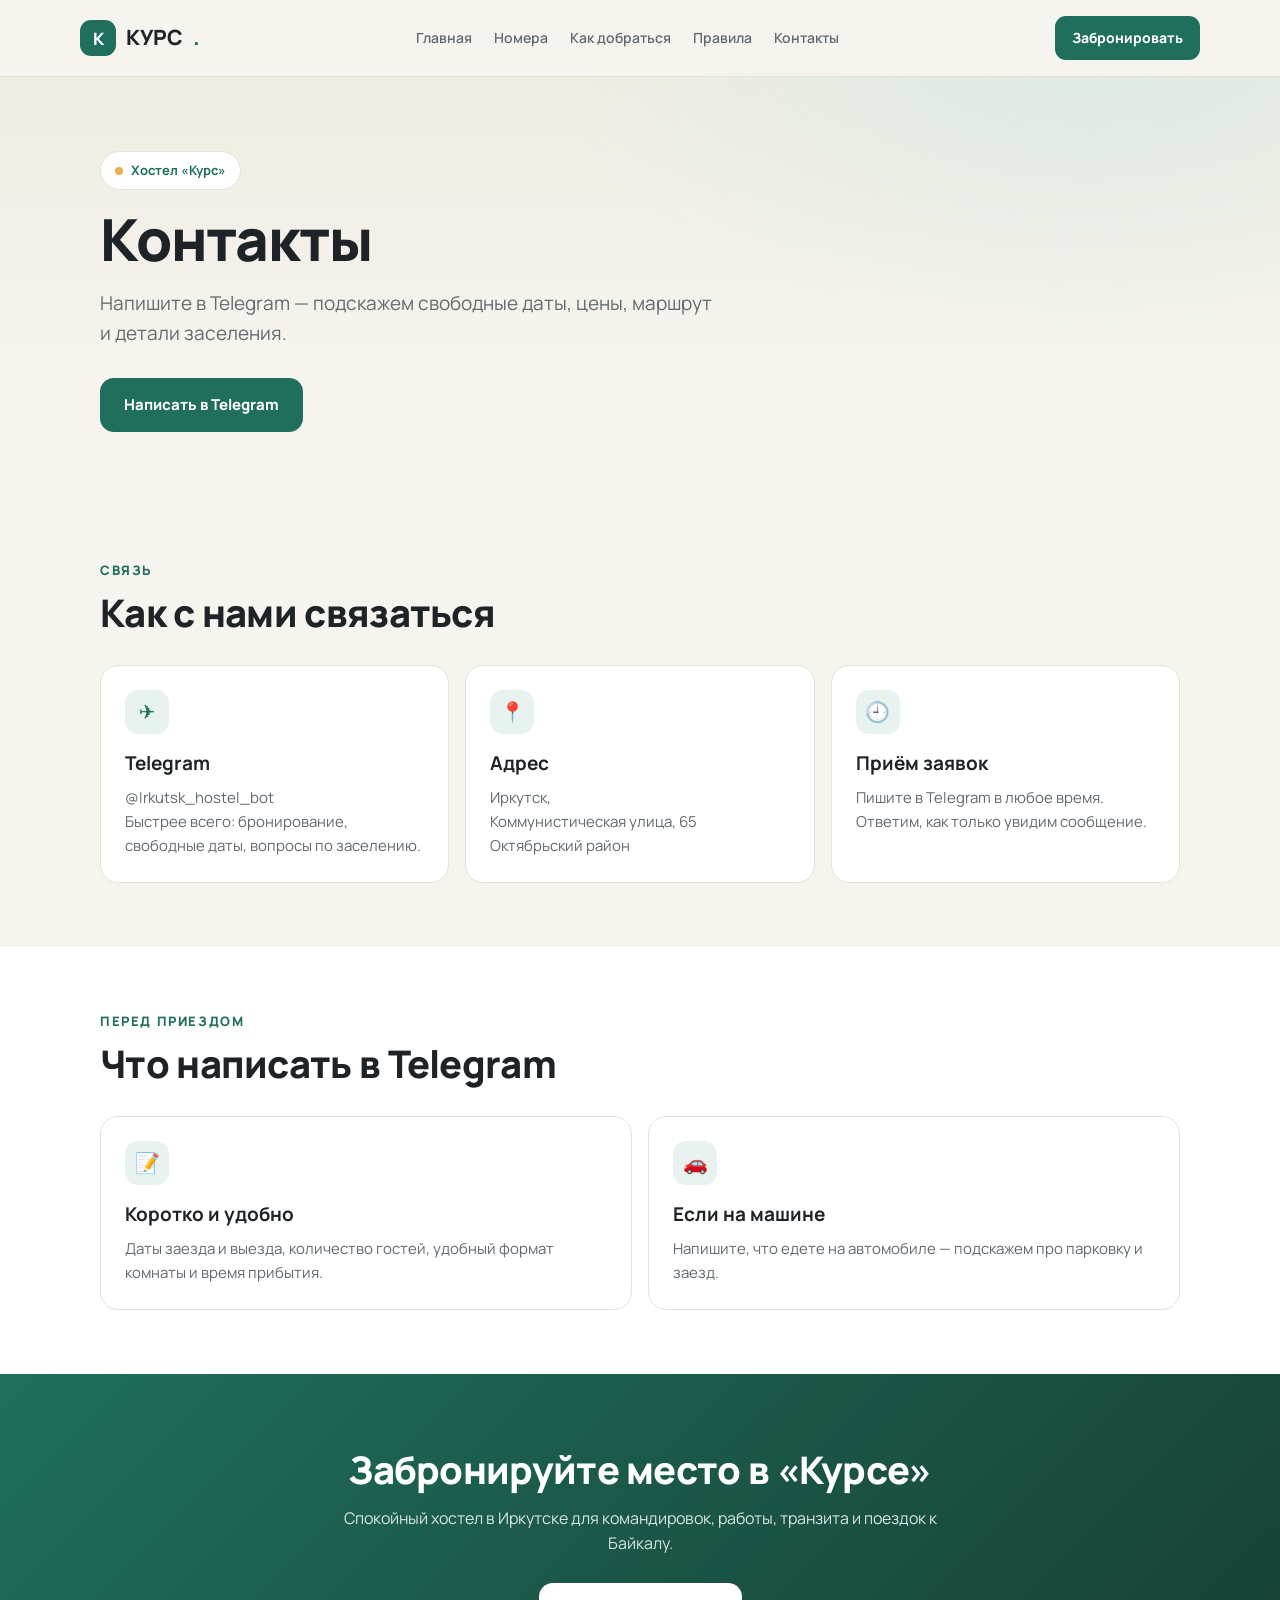
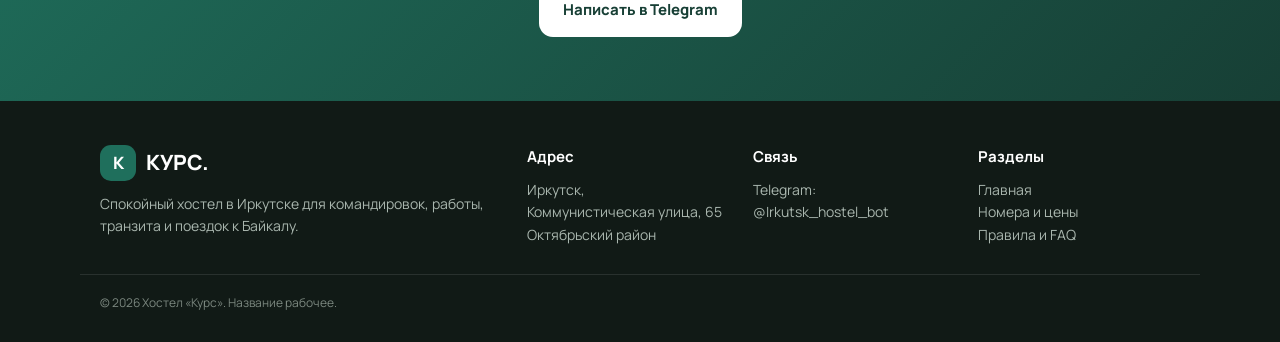
==== contacts.html @ c3d763d2 "Add contacts page for 'Курс' hostel This HTML file contains the contact information for the 'Курс' h" ====
<!doctype html>
<html lang="ru">
<head>
  <meta charset="utf-8">
  <meta name="viewport" content="width=device-width, initial-scale=1">
  <title>Контакты — хостел «Курс» Иркутск</title>
  <meta name="description" content="Контакты хостела «Курс» в Иркутске: Telegram, адрес Коммунистическая улица, 65, Октябрьский район.">
  <link rel="stylesheet" href="style.css">
</head>
<body>

<header>
  <div class="container nav">
    <div class="brand">
      <div class="brand-mark">К</div>
      КУРС<span>.</span>
    </div>
    <nav class="menu">
      <a href="index.html">Главная</a>
      <a href="rooms.html">Номера</a>
      <a href="directions.html">Как добраться</a>
      <a href="rules.html">Правила</a>
      <a href="contacts.html">Контакты</a>
    </nav>
    <a class="btn small" href="https://t.me/Irkutsk_hostel_bot">Забронировать</a>
  </div>
</header>

<main>

  <section class="hero">
    <div class="container">
      <div class="badge">
        <span class="dot"></span>
        Хостел «Курс»
      </div>

      <h1>Контакты</h1>

      <p class="lead">
        Напишите в Telegram — подскажем свободные даты, цены,
        маршрут и детали заселения.
      </p>

      <div class="hero-actions">
        <a class="btn" href="https://t.me/Irkutsk_hostel_bot">
          Написать в Telegram
        </a>
      </div>
    </div>
  </section>

  <section>
    <div class="container">
      <div class="section-head">
        <div class="kicker">Связь</div>
        <h2>Как с нами связаться</h2>
      </div>

      <div class="grid three">
        <div class="card">
          <div class="icon">✈️</div>
          <h3>Telegram</h3>
          <p>
            <a href="https://t.me/Irkutsk_hostel_bot">@Irkutsk_hostel_bot</a>
          </p>
          <p>
            Быстрее всего: бронирование, свободные даты,
            вопросы по заселению.
          </p>
        </div>

        <div class="card">
          <div class="icon">📍</div>
          <h3>Адрес</h3>
          <p>
            Иркутск,<br>
            Коммунистическая улица, 65<br>
            Октябрьский район
          </p>
        </div>

        <div class="card">
          <div class="icon">🕘</div>
          <h3>Приём заявок</h3>
          <p>
            Пишите в Telegram в любое время.
            Ответим, как только увидим сообщение.
          </p>
        </div>
      </div>
    </div>
  </section>

  <section style="background: #fff;">
    <div class="container">
      <div class="section-head">
        <div class="kicker">Перед приездом</div>
        <h2>Что написать в Telegram</h2>
      </div>

      <div class="grid two">
        <div class="card">
          <div class="icon">📝</div>
          <h3>Коротко и удобно</h3>
          <p>
            Даты заезда и выезда, количество гостей,
            удобный формат комнаты и время прибытия.
          </p>
        </div>

        <div class="card">
          <div class="icon">🚗</div>
          <h3>Если на машине</h3>
          <p>
            Напишите, что едете на автомобиле —
            подскажем про парковку и заезд.
          </p>
        </div>
      </div>
    </div>
  </section>

  <section class="cta">
    <div class="container">
      <h2>Забронируйте место в «Курсе»</h2>
      <p>
        Спокойный хостел в Иркутске для командировок, работы,
        транзита и поездок к Байкалу.
      </p>
      <a class="btn" href="https://t.me/Irkutsk_hostel_bot">Написать в Telegram</a>
    </div>
  </section>

</main>

<footer>
  <div class="container footer-grid">
    <div>
      <div class="brand" style="color: #fff; margin-bottom: 12px;">
        <div class="brand-mark">К</div>
        КУРС.
      </div>
      <p>
        Спокойный хостел в Иркутске для командировок, работы,
        транзита и поездок к Байкалу.
      </p>
    </div>

    <div>
      <h4>Адрес</h4>
      <p>
        Иркутск,<br>
        Коммунистическая улица, 65<br>
        Октябрьский район
      </p>
    </div>

    <div>
      <h4>Связь</h4>
      <p>
        <a href="https://t.me/Irkutsk_hostel_bot">Telegram: @Irkutsk_hostel_bot</a>
      </p>
    </div>

    <div>
      <h4>Разделы</h4>
      <p>
        <a href="index.html">Главная</a><br>
        <a href="rooms.html">Номера и цены</a><br>
        <a href="rules.html">Правила и FAQ</a>
      </p>
    </div>
  </div>

  <div class="container copyright">
    © 2026 Хостел «Курс». Название рабочее.
  </div>
</footer>

</body>
</html>
---- style.css ----
@import url('https://fonts.googleapis.com/css2?family=Manrope:wght@400;500;600;700;800&display=swap');

:root {
  --bg: #f6f4ef;
  --card: #ffffff;
  --ink: #1d2327;
  --muted: #616a70;
  --accent: #1f6f5c;
  --accent-2: #e8b04b;
  --line: #e6e1d7;
  --radius: 18px;
}

* {
  box-sizing: border-box;
  margin: 0;
  padding: 0;
}

html {
  scroll-behavior: smooth;
}

body {
  font-family: 'Manrope', system-ui, -apple-system, Segoe UI, Roboto, Arial, sans-serif;
  background: var(--bg);
  color: var(--ink);
  line-height: 1.6;
  -webkit-font-smoothing: antialiased;
}

a {
  color: inherit;
  text-decoration: none;
}

.container {
  width: min(1120px, 100%);
  margin: 0 auto;
  padding: 0 20px;
}

header {
  position: sticky;
  top: 0;
  z-index: 100;
  background: rgba(246, 244, 239, 0.92);
  backdrop-filter: blur(14px);
  border-bottom: 1px solid var(--line);
}

.nav {
  display: flex;
  align-items: center;
  justify-content: space-between;
  gap: 16px;
  padding: 16px 0;
}

.brand {
  display: flex;
  align-items: center;
  gap: 10px;
  font-weight: 800;
  font-size: 21px;
}

.brand-mark {
  width: 36px;
  height: 36px;
  border-radius: 11px;
  background: var(--accent);
  color: #fff;
  display: grid;
  place-items: center;
  font-size: 17px;
}

.brand span {
  color: var(--accent);
}

.menu {
  display: none;
  align-items: center;
  gap: 22px;
  font-weight: 600;
  font-size: 14px;
  color: var(--muted);
}

.btn {
  display: inline-flex;
  align-items: center;
  justify-content: center;
  background: var(--accent);
  color: #fff;
  border: 0;
  border-radius: 14px;
  padding: 15px 24px;
  font: inherit;
  font-weight: 750;
  font-size: 15px;
  cursor: pointer;
  transition: 0.2s;
}

.btn:hover {
  background: #185a4b;
}

.btn.ghost {
  background: transparent;
  color: var(--accent);
  border: 1.6px solid var(--accent);
}

.btn.small {
  padding: 11px 17px;
  font-size: 14px;
  border-radius: 11px;
}

.hero {
  padding: 74px 0 64px;
  background:
    radial-gradient(900px 500px at 85% -10%, #dcebe4 0%, transparent 60%),
    linear-gradient(180deg, #f0ece2 0%, var(--bg) 70%);
}

.hero-grid {
  display: grid;
  gap: 34px;
}

.badge {
  display: inline-flex;
  align-items: center;
  gap: 8px;
  background: #fff;
  border: 1px solid var(--line);
  border-radius: 100px;
  padding: 8px 14px;
  font-size: 13px;
  font-weight: 700;
  color: var(--accent);
}

.dot {
  width: 8px;
  height: 8px;
  border-radius: 50%;
  background: var(--accent-2);
}

h1 {
  font-size: clamp(34px, 8vw, 58px);
  line-height: 1.06;
  letter-spacing: -1.2px;
  font-weight: 850;
  margin: 18px 0;
}

h1 em {
  font-style: normal;
  color: var(--accent);
}

.hero p {
  font-size: clamp(16px, 4vw, 19px);
  color: var(--muted);
  max-width: 620px;
}

.hero-actions {
  display: flex;
  flex-direction: column;
  gap: 12px;
  margin-top: 30px;
}

.hero-facts {
  display: grid;
  grid-template-columns: repeat(2, 1fr);
  gap: 10px;
  margin-top: 32px;
}

.fact {
  background: #fff;
  border: 1px solid var(--line);
  border-radius: var(--radius);
  padding: 16px;
}

.fact b {
  display: block;
  font-size: 20px;
}

.fact span {
  font-size: 13px;
  color: var(--muted);
}

.hero-card {
  background: #fff;
  border: 1px solid var(--line);
  border-radius: 24px;
  padding: 22px;
  box-shadow: 0 24px 60px rgba(29, 35, 39, 0.09);
}

.hero-card h3 {
  font-size: 18px;
  margin-bottom: 8px;
}

.hero-card ul {
  list-style: none;
  display: grid;
  gap: 10px;
  margin-top: 14px;
}

.hero-card li {
  display: flex;
  gap: 10px;
  color: var(--muted);
  font-size: 14px;
}

.check {
  flex: 0 0 auto;
  width: 20px;
  height: 20px;
  border-radius: 50%;
  background: #e8f2ee;
  color: var(--accent);
  display: grid;
  place-items: center;
  font-size: 12px;
  font-weight: 800;
}

section {
  padding: 64px 0;
}

.section-head {
  max-width: 680px;
  margin-bottom: 30px;
}

.kicker {
  color: var(--accent);
  font-weight: 800;
  font-size: 13px;
  letter-spacing: 1.6px;
  text-transform: uppercase;
}

h2 {
  font-size: clamp(26px, 6vw, 38px);
  line-height: 1.15;
  letter-spacing: -0.7px;
  margin: 10px 0 14px;
  font-weight: 820;
}

.sub {
  color: var(--muted);
  font-size: 16px;
}

.grid {
  display: grid;
  gap: 16px;
}

.card {
  background: var(--card);
  border: 1px solid var(--line);
  border-radius: var(--radius);
  padding: 24px;
}

.icon {
  width: 44px;
  height: 44px;
  border-radius: 13px;
  background: #e8f2ee;
  color: var(--accent);
  display: grid;
  place-items: center;
  font-size: 20px;
  margin-bottom: 14px;
}

.card h3 {
  font-size: 19px;
  margin-bottom: 8px;
}

.card p {
  color: var(--muted);
  font-size: 15px;
}

.room {
  overflow: hidden;
  padding: 0;
}

.room-body {
  padding: 22px;
}

.room-top {
  display: flex;
  justify-content: space-between;
  gap: 10px;
}

.room h3 {
  margin-bottom: 6px;
}

.room ul {
  list-style: none;
  display: grid;
  gap: 7px;
  margin: 14px 0 18px;
  color: var(--muted);
  font-size: 14px;
}

.room li {
  display: flex;
  gap: 9px;
}

.price {
  font-size: 24px;
  font-weight: 850;
  color: var(--accent);
}

.price small {
  display: block;
  font-size: 12px;
  color: var(--muted);
  font-weight: 600;
}

.visual {
  height: 170px;
  background: linear-gradient(135deg, #e6efe9, #f4efe4);
  display: grid;
  place-items: center;
  color: #7c8b83;
  font-weight: 700;
  font-size: 13px;
  letter-spacing: 1px;
  text-transform: uppercase;
}

.dark {
  background: #17251f;
  color: #e9efe9;
}

.dark .kicker {
  color: #8fd0b9;
}

.dark h2 {
  color: #fff;
}

.dark .sub {
  color: #b9c7bf;
}

.dark .card {
  background: rgba(255, 255, 255, 0.06);
  border-color: rgba(255, 255, 255, 0.1);
}

.dark .card h3 {
  color: #fff;
}

.dark .card p {
  color: #c8d4cd;
}

.dark .icon {
  background: rgba(255, 255, 255, 0.1);
  color: #8fd0b9;
}

.faq {
  display: grid;
  gap: 10px;
}

.faq details {
  background: #fff;
  border: 1px solid var(--line);
  border-radius: 14px;
  padding: 18px;
}

.faq summary {
  font-weight: 750;
  cursor: pointer;
  list-style: none;
  display: flex;
  justify-content: space-between;
}

.faq summary::after {
  content: '+';
  color: var(--accent);
  font-weight: 800;
}

.faq details[open] summary::after {
  content: '–';
}

.faq p {
  margin-top: 10px;
  color: var(--muted);
}

.cta {
  background: linear-gradient(135deg, #1f6f5c, #173f35);
  color: #fff;
  text-align: center;
}

.cta h2 {
  color: #fff;
}

.cta p {
  color: #d8e6df;
  max-width: 620px;
  margin: 0 auto 26px;
}

.cta .btn {
  background: #fff;
  color: #173f35;
}

.cta .btn.ghost {
  background: transparent;
  color: #fff;
  border-color: rgba(255, 255, 255, 0.5);
}

footer {
  background: #111a16;
  color: #a9b6ae;
  padding: 44px 0 30px;
  font-size: 14px;
}

.footer-grid {
  display: grid;
  gap: 24px;
}

footer h4 {
  color: #fff;
  margin-bottom: 10px;
  font-size: 15px;
}

.copyright {
  border-top: 1px solid rgba(255, 255, 255, 0.1);
  margin-top: 28px;
  padding-top: 18px;
  font-size: 12px;
  color: #7b877f;
}

@media (min-width: 760px) {
  .menu {
    display: flex;
  }

  .hero-grid {
    grid-template-columns: 1.15fr 0.85fr;
  }

  .hero-actions {
    flex-direction: row;
  }

  .hero-facts {
    grid-template-columns: repeat(4, 1fr);
  }

  .grid.two {
    grid-template-columns: repeat(2, 1fr);
  }

  .grid.three {
    grid-template-columns: repeat(3, 1fr);
  }

  .grid.four {
    grid-template-columns: repeat(4, 1fr);
  }

  .footer-grid {
    grid-template-columns: 2fr 1fr 1fr 1fr;
  }
}
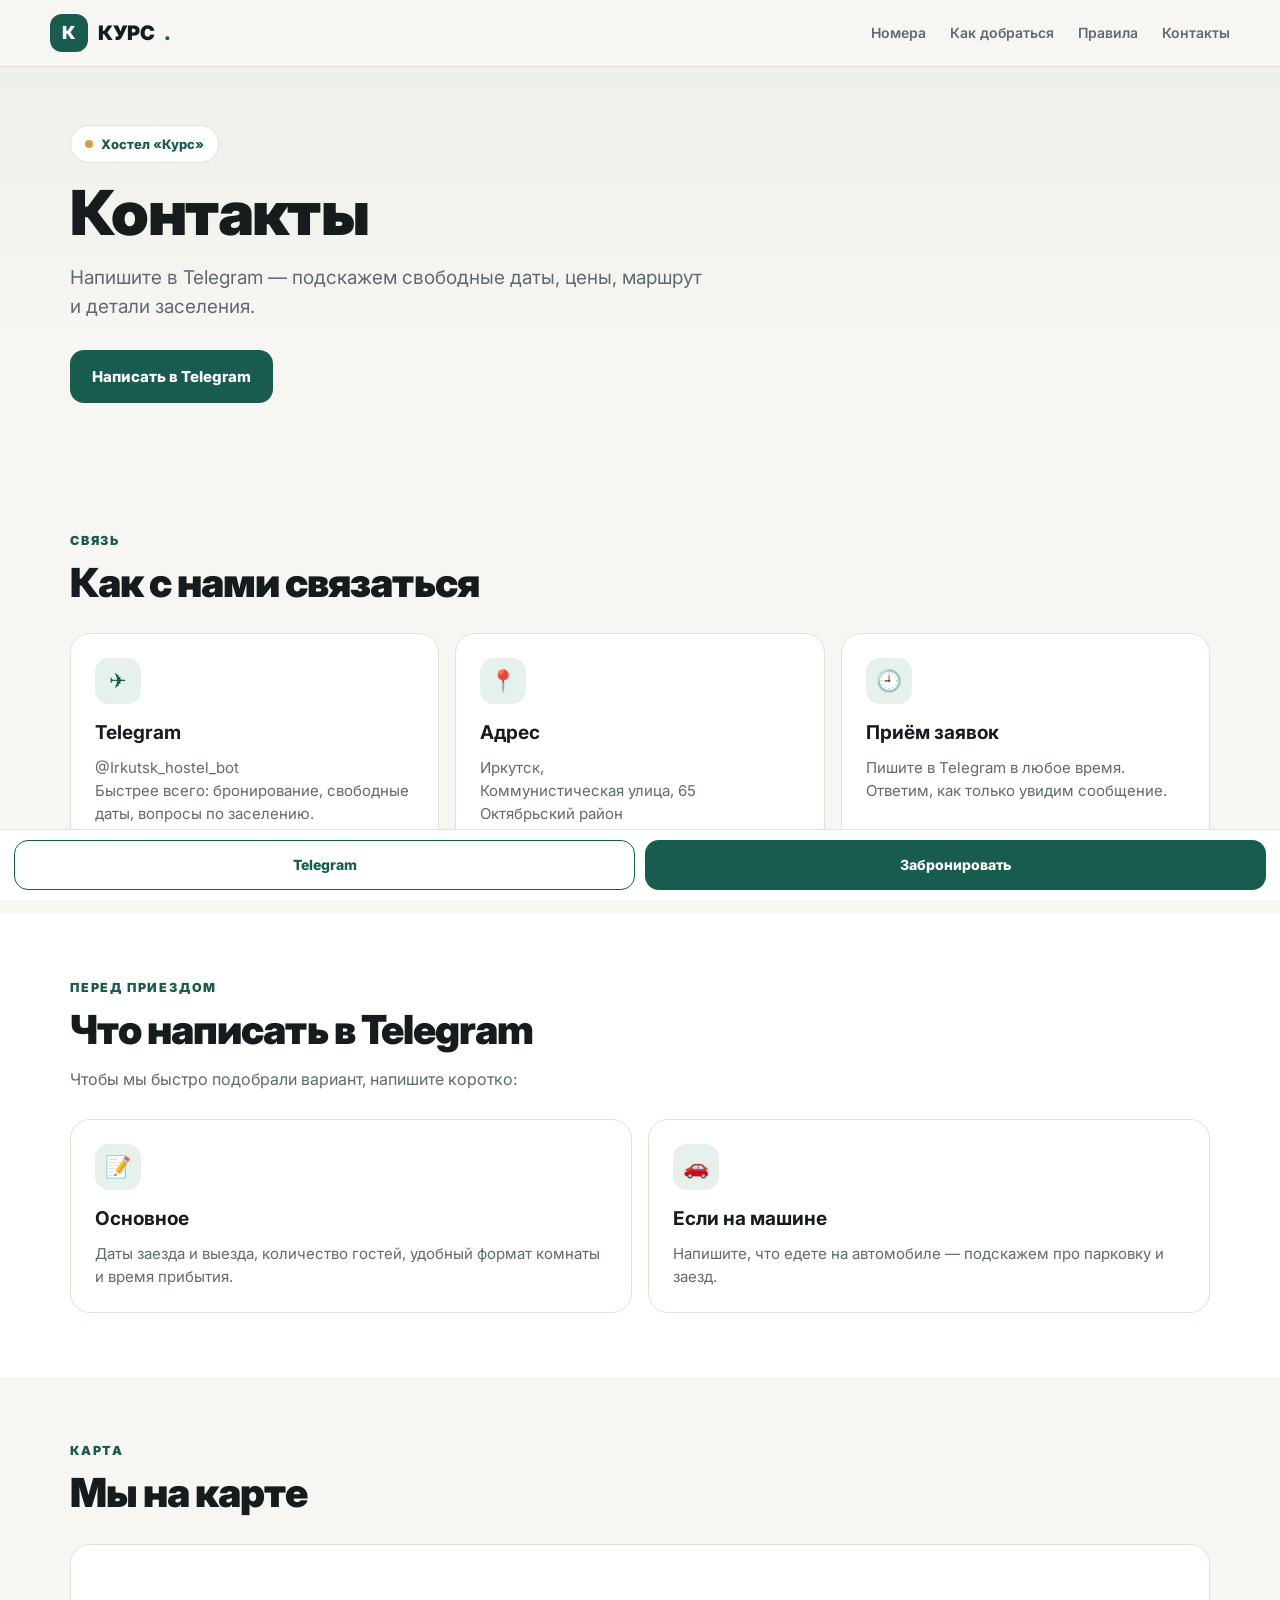
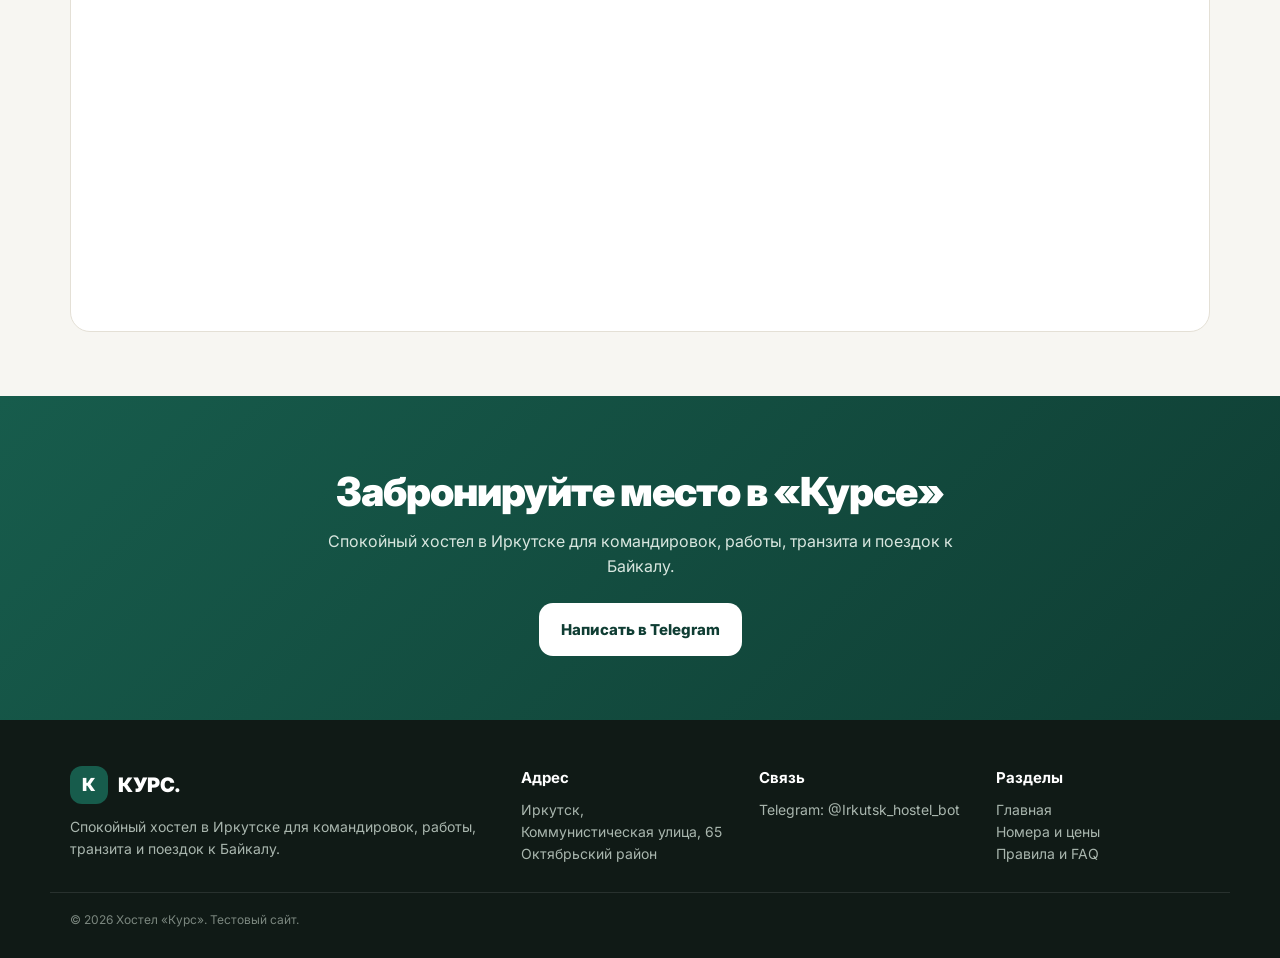
==== commit 762eda5a: "Implement mobile drawer and update contact details Added a mobile navigation drawer and updated cont" ====
--- a/contacts.html
+++ b/contacts.html
@@ -11,26 +11,45 @@
 
 <header>
   <div class="container nav">
-    <div class="brand">
+    <a class="brand" href="index.html">
       <div class="brand-mark">К</div>
       КУРС<span>.</span>
-    </div>
+    </a>
+
     <nav class="menu">
-      <a href="index.html">Главная</a>
       <a href="rooms.html">Номера</a>
       <a href="directions.html">Как добраться</a>
       <a href="rules.html">Правила</a>
       <a href="contacts.html">Контакты</a>
     </nav>
-    <a class="btn small" href="https://t.me/Irkutsk_hostel_bot">Забронировать</a>
+
+    <button class="burger" onclick="document.getElementById('drawer').classList.add('open')" aria-label="Меню">
+      <span></span>
+    </button>
   </div>
 </header>
 
+<div class="drawer" id="drawer">
+  <div class="drawer-bg" onclick="document.getElementById('drawer').classList.remove('open')"></div>
+
+  <div class="drawer-panel">
+    <button class="drawer-close" onclick="document.getElementById('drawer').classList.remove('open')">×</button>
+
+    <a href="index.html">Главная</a>
+    <a href="rooms.html">Номера и цены</a>
+    <a href="directions.html">Как добраться</a>
+    <a href="rules.html">Правила и FAQ</a>
+    <a href="contacts.html">Контакты</a>
+
+    <a class="btn" href="https://t.me/Irkutsk_hostel_bot">Забронировать</a>
+  </div>
+</div>
+
 <main>
 
   <section class="hero">
     <div class="container">
-      <div class="badge">
+      <div class="eyebrow">
         <span class="dot"></span>
         Хостел «Курс»
       </div>
@@ -97,12 +116,13 @@
       <div class="section-head">
         <div class="kicker">Перед приездом</div>
         <h2>Что написать в Telegram</h2>
+        <p class="sub">Чтобы мы быстро подобрали вариант, напишите коротко:</p>
       </div>
 
       <div class="grid two">
         <div class="card">
           <div class="icon">📝</div>
-          <h3>Коротко и удобно</h3>
+          <h3>Основное</h3>
           <p>
             Даты заезда и выезда, количество гостей,
             удобный формат комнаты и время прибытия.
@@ -117,6 +137,26 @@
             подскажем про парковку и заезд.
           </p>
         </div>
+      </div>
+    </div>
+  </section>
+
+  <section>
+    <div class="container">
+      <div class="section-head">
+        <div class="kicker">Карта</div>
+        <h2>Мы на карте</h2>
+      </div>
+
+      <div class="card map-card">
+        <iframe
+          src="https://yandex.ru/map-widget/v1/?text=%D0%98%D1%80%D0%BA%D1%83%D1%82%D1%81%D0%BA%2C%20%D0%9A%D0%BE%D0%BC%D0%BC%D1%83%D0%BD%D0%B8%D1%81%D1%82%D0%B8%D1%87%D0%B5%D1%81%D0%BA%D0%B0%D1%8F%20%D1%83%D0%BB%D0%B8%D1%86%D0%B0%2C%2065&z=16"
+          width="100%"
+          height="380"
+          style="border: 0; border-radius: 20px;"
+          loading="lazy"
+          title="Карта: Иркутск, Коммунистическая улица, 65">
+        </iframe>
       </div>
     </div>
   </section>
@@ -174,9 +214,14 @@
   </div>
 
   <div class="container copyright">
-    © 2026 Хостел «Курс». Название рабочее.
+    © 2026 Хостел «Курс». Тестовый сайт.
   </div>
 </footer>
+
+<div class="mobile-bar">
+  <a class="btn ghost" href="https://t.me/Irkutsk_hostel_bot">Telegram</a>
+  <a class="btn" href="https://t.me/Irkutsk_hostel_bot">Забронировать</a>
+</div>
 
 </body>
 </html>
--- a/style.css
+++ b/style.css
@@ -1,14 +1,17 @@
-@import url('https://fonts.googleapis.com/css2?family=Manrope:wght@400;500;600;700;800&display=swap');
+@import url('https://fonts.googleapis.com/css2?family=Inter:wght@400;500;600;700;800;900&display=swap');
 
 :root {
-  --bg: #f6f4ef;
-  --card: #ffffff;
-  --ink: #1d2327;
-  --muted: #616a70;
-  --accent: #1f6f5c;
-  --accent-2: #e8b04b;
-  --line: #e6e1d7;
-  --radius: 18px;
+  --bg: #f7f6f2;
+  --surface: #ffffff;
+  --ink: #161b1e;
+  --muted: #5f6a6e;
+  --line: #e4e0d6;
+  --green: #175c4c;
+  --green-dark: #0f3d33;
+  --green-soft: #e7f1ec;
+  --gold: #d9a13b;
+  --radius: 20px;
+  --shadow: 0 18px 50px rgba(22, 27, 30, 0.08);
 }
 
 * {
@@ -22,11 +25,12 @@
 }
 
 body {
-  font-family: 'Manrope', system-ui, -apple-system, Segoe UI, Roboto, Arial, sans-serif;
+  font-family: Inter, system-ui, -apple-system, 'Segoe UI', Roboto, Arial, sans-serif;
   background: var(--bg);
   color: var(--ink);
-  line-height: 1.6;
+  line-height: 1.55;
   -webkit-font-smoothing: antialiased;
+  padding-bottom: 74px;
 }
 
 a {
@@ -34,8 +38,13 @@
   text-decoration: none;
 }
 
+img {
+  max-width: 100%;
+  display: block;
+}
+
 .container {
-  width: min(1120px, 100%);
+  width: min(1180px, 100%);
   margin: 0 auto;
   padding: 0 20px;
 }
@@ -44,8 +53,8 @@
   position: sticky;
   top: 0;
   z-index: 100;
-  background: rgba(246, 244, 239, 0.92);
-  backdrop-filter: blur(14px);
+  background: rgba(247, 246, 242, 0.94);
+  backdrop-filter: blur(16px);
   border-bottom: 1px solid var(--line);
 }
 
@@ -53,87 +62,188 @@
   display: flex;
   align-items: center;
   justify-content: space-between;
-  gap: 16px;
-  padding: 16px 0;
+  gap: 14px;
+  padding: 14px 0;
 }
 
 .brand {
   display: flex;
   align-items: center;
   gap: 10px;
-  font-weight: 800;
-  font-size: 21px;
+  font-weight: 900;
+  font-size: 20px;
+  letter-spacing: -0.4px;
 }
 
 .brand-mark {
-  width: 36px;
-  height: 36px;
-  border-radius: 11px;
-  background: var(--accent);
+  width: 38px;
+  height: 38px;
+  border-radius: 12px;
+  background: var(--green);
   color: #fff;
   display: grid;
   place-items: center;
-  font-size: 17px;
+  font-size: 18px;
 }
 
 .brand span {
-  color: var(--accent);
+  color: var(--green);
 }
 
 .menu {
   display: none;
   align-items: center;
-  gap: 22px;
+  gap: 24px;
   font-weight: 600;
   font-size: 14px;
   color: var(--muted);
+}
+
+.menu a:hover {
+  color: var(--green);
 }
 
 .btn {
   display: inline-flex;
   align-items: center;
   justify-content: center;
-  background: var(--accent);
+  gap: 8px;
+  background: var(--green);
   color: #fff;
   border: 0;
   border-radius: 14px;
-  padding: 15px 24px;
+  padding: 15px 22px;
   font: inherit;
-  font-weight: 750;
+  font-weight: 800;
   font-size: 15px;
   cursor: pointer;
   transition: 0.2s;
 }
 
 .btn:hover {
-  background: #185a4b;
+  background: var(--green-dark);
 }
 
 .btn.ghost {
   background: transparent;
-  color: var(--accent);
-  border: 1.6px solid var(--accent);
+  color: var(--green);
+  border: 1.7px solid var(--green);
+}
+
+.btn.white {
+  background: #fff;
+  color: var(--green-dark);
 }
 
 .btn.small {
-  padding: 11px 17px;
+  padding: 11px 16px;
   font-size: 14px;
-  border-radius: 11px;
+  border-radius: 12px;
+}
+
+.burger {
+  width: 44px;
+  height: 44px;
+  border: 1px solid var(--line);
+  background: #fff;
+  border-radius: 12px;
+  display: grid;
+  place-items: center;
+  cursor: pointer;
+}
+
+.burger span {
+  display: block;
+  width: 18px;
+  height: 2px;
+  background: var(--ink);
+  position: relative;
+}
+
+.burger span:before,
+.burger span:after {
+  content: '';
+  position: absolute;
+  left: 0;
+  width: 18px;
+  height: 2px;
+  background: var(--ink);
+}
+
+.burger span:before {
+  top: -6px;
+}
+
+.burger span:after {
+  top: 6px;
+}
+
+.drawer {
+  position: fixed;
+  inset: 0;
+  z-index: 200;
+  display: none;
+}
+
+.drawer.open {
+  display: block;
+}
+
+.drawer-bg {
+  position: absolute;
+  inset: 0;
+  background: rgba(15, 25, 22, 0.5);
+}
+
+.drawer-panel {
+  position: absolute;
+  top: 0;
+  right: 0;
+  width: min(340px, 88%);
+  height: 100%;
+  background: #fff;
+  padding: 24px;
+  display: flex;
+  flex-direction: column;
+  gap: 10px;
+  box-shadow: -20px 0 60px rgba(0, 0, 0, 0.2);
+}
+
+.drawer-close {
+  align-self: flex-end;
+  background: var(--green-soft);
+  color: var(--green);
+  border: 0;
+  width: 40px;
+  height: 40px;
+  border-radius: 50%;
+  font-size: 20px;
+  font-weight: 800;
+  cursor: pointer;
+}
+
+.drawer-panel a {
+  padding: 14px 12px;
+  border-radius: 12px;
+  font-weight: 700;
+}
+
+.drawer-panel a:hover {
+  background: var(--green-soft);
+  color: var(--green);
 }
 
 .hero {
-  padding: 74px 0 64px;
-  background:
-    radial-gradient(900px 500px at 85% -10%, #dcebe4 0%, transparent 60%),
-    linear-gradient(180deg, #f0ece2 0%, var(--bg) 70%);
+  padding: 58px 0 64px;
+  background: linear-gradient(180deg, #eef0ea 0%, var(--bg) 70%);
 }
 
 .hero-grid {
   display: grid;
-  gap: 34px;
-}
-
-.badge {
+  gap: 30px;
+}
+
+.eyebrow {
   display: inline-flex;
   align-items: center;
   gap: 8px;
@@ -142,54 +252,53 @@
   border-radius: 100px;
   padding: 8px 14px;
   font-size: 13px;
-  font-weight: 700;
-  color: var(--accent);
+  font-weight: 800;
+  color: var(--green);
 }
 
 .dot {
   width: 8px;
   height: 8px;
   border-radius: 50%;
-  background: var(--accent-2);
+  background: var(--gold);
 }
 
 h1 {
-  font-size: clamp(34px, 8vw, 58px);
-  line-height: 1.06;
-  letter-spacing: -1.2px;
-  font-weight: 850;
+  font-size: clamp(36px, 9vw, 62px);
+  line-height: 1.03;
+  letter-spacing: -1.6px;
+  font-weight: 900;
   margin: 18px 0;
 }
 
 h1 em {
   font-style: normal;
-  color: var(--accent);
-}
-
-.hero p {
+  color: var(--green);
+}
+
+.lead {
   font-size: clamp(16px, 4vw, 19px);
   color: var(--muted);
-  max-width: 620px;
+  max-width: 640px;
 }
 
 .hero-actions {
-  display: flex;
-  flex-direction: column;
+  display: grid;
   gap: 12px;
-  margin-top: 30px;
-}
-
-.hero-facts {
+  margin-top: 28px;
+}
+
+.facts {
   display: grid;
   grid-template-columns: repeat(2, 1fr);
   gap: 10px;
-  margin-top: 32px;
+  margin-top: 30px;
 }
 
 .fact {
   background: #fff;
   border: 1px solid var(--line);
-  border-radius: var(--radius);
+  border-radius: 16px;
   padding: 16px;
 }
 
@@ -199,35 +308,217 @@
 }
 
 .fact span {
-  font-size: 13px;
-  color: var(--muted);
-}
-
-.hero-card {
+  font-size: 12.5px;
+  color: var(--muted);
+}
+
+.booking {
   background: #fff;
   border: 1px solid var(--line);
   border-radius: 24px;
   padding: 22px;
-  box-shadow: 0 24px 60px rgba(29, 35, 39, 0.09);
-}
-
-.hero-card h3 {
-  font-size: 18px;
+  box-shadow: var(--shadow);
+}
+
+.booking h3 {
+  font-size: 19px;
+  margin-bottom: 6px;
+}
+
+.booking p {
+  color: var(--muted);
+  font-size: 14px;
+}
+
+.form {
+  display: grid;
+  gap: 10px;
+  margin-top: 16px;
+}
+
+.field {
+  display: grid;
+  gap: 6px;
+}
+
+.field label {
+  font-size: 12.5px;
+  font-weight: 800;
+  color: var(--muted);
+  text-transform: uppercase;
+  letter-spacing: 0.6px;
+}
+
+.field input,
+.field select {
+  width: 100%;
+  border: 1.5px solid var(--line);
+  border-radius: 12px;
+  padding: 13px 14px;
+  font: inherit;
+  background: #fbfaf7;
+}
+
+.field input:focus,
+.field select:focus {
+  outline: 2px solid var(--green-soft);
+  border-color: var(--green);
+}
+
+.note {
+  font-size: 12.5px;
+  color: var(--muted);
+  margin-top: 10px;
+}
+
+section {
+  padding: 64px 0;
+}
+
+.section-head {
+  max-width: 720px;
+  margin-bottom: 28px;
+}
+
+.kicker {
+  color: var(--green);
+  font-weight: 900;
+  font-size: 12.5px;
+  letter-spacing: 1.8px;
+  text-transform: uppercase;
+}
+
+h2 {
+  font-size: clamp(27px, 6.5vw, 40px);
+  line-height: 1.12;
+  letter-spacing: -1px;
+  margin: 10px 0 14px;
+  font-weight: 900;
+}
+
+.sub {
+  color: var(--muted);
+  font-size: 16px;
+}
+
+.grid {
+  display: grid;
+  gap: 16px;
+}
+
+.card {
+  background: var(--surface);
+  border: 1px solid var(--line);
+  border-radius: var(--radius);
+  padding: 24px;
+}
+
+.icon {
+  width: 46px;
+  height: 46px;
+  border-radius: 14px;
+  background: var(--green-soft);
+  color: var(--green);
+  display: grid;
+  place-items: center;
+  font-size: 21px;
+  margin-bottom: 14px;
+}
+
+.card h3 {
+  font-size: 19px;
   margin-bottom: 8px;
 }
 
-.hero-card ul {
+.card p {
+  color: var(--muted);
+  font-size: 15px;
+}
+
+.room {
+  padding: 0;
+  overflow: hidden;
+  display: flex;
+  flex-direction: column;
+}
+
+.gallery {
+  display: flex;
+  overflow-x: auto;
+  scroll-snap-type: x mandatory;
+  gap: 8px;
+  background: #e8e6df;
+  scrollbar-width: none;
+}
+
+.gallery::-webkit-scrollbar {
+  display: none;
+}
+
+.gallery img {
+  width: 100%;
+  flex: 0 0 100%;
+  height: 230px;
+  object-fit: cover;
+  scroll-snap-align: center;
+}
+
+.gallery-label {
+  position: absolute;
+  margin: 12px;
+  background: rgba(22, 27, 30, 0.72);
+  color: #fff;
+  font-size: 11px;
+  font-weight: 700;
+  padding: 6px 10px;
+  border-radius: 100px;
+}
+
+.room-body {
+  padding: 20px;
+  display: flex;
+  flex-direction: column;
+  flex: 1;
+}
+
+.room-top {
+  display: flex;
+  justify-content: space-between;
+  gap: 12px;
+  align-items: flex-start;
+}
+
+.room h3 {
+  font-size: 19px;
+  margin: 0;
+}
+
+.price {
+  font-size: 24px;
+  font-weight: 900;
+  color: var(--green);
+  white-space: nowrap;
+}
+
+.price small {
+  display: block;
+  font-size: 11.5px;
+  color: var(--muted);
+  font-weight: 700;
+}
+
+.room ul {
   list-style: none;
   display: grid;
-  gap: 10px;
-  margin-top: 14px;
-}
-
-.hero-card li {
-  display: flex;
-  gap: 10px;
+  gap: 8px;
+  margin: 14px 0 18px;
   color: var(--muted);
   font-size: 14px;
+}
+
+.room li {
+  display: flex;
+  gap: 9px;
 }
 
 .check {
@@ -235,138 +526,67 @@
   width: 20px;
   height: 20px;
   border-radius: 50%;
-  background: #e8f2ee;
-  color: var(--accent);
+  background: var(--green-soft);
+  color: var(--green);
   display: grid;
   place-items: center;
-  font-size: 12px;
-  font-weight: 800;
-}
-
-section {
-  padding: 64px 0;
-}
-
-.section-head {
-  max-width: 680px;
-  margin-bottom: 30px;
-}
-
-.kicker {
-  color: var(--accent);
-  font-weight: 800;
-  font-size: 13px;
-  letter-spacing: 1.6px;
-  text-transform: uppercase;
-}
-
-h2 {
-  font-size: clamp(26px, 6vw, 38px);
-  line-height: 1.15;
-  letter-spacing: -0.7px;
-  margin: 10px 0 14px;
-  font-weight: 820;
-}
-
-.sub {
-  color: var(--muted);
-  font-size: 16px;
-}
-
-.grid {
-  display: grid;
-  gap: 16px;
-}
-
-.card {
-  background: var(--card);
+  font-size: 11px;
+  font-weight: 900;
+}
+
+.room .btn {
+  margin-top: auto;
+  width: 100%;
+}
+
+.reviews {
+  background: #fff;
+}
+
+.review {
+  background: var(--bg);
   border: 1px solid var(--line);
   border-radius: var(--radius);
-  padding: 24px;
-}
-
-.icon {
-  width: 44px;
-  height: 44px;
-  border-radius: 13px;
-  background: #e8f2ee;
-  color: var(--accent);
-  display: grid;
-  place-items: center;
-  font-size: 20px;
-  margin-bottom: 14px;
-}
-
-.card h3 {
-  font-size: 19px;
-  margin-bottom: 8px;
-}
-
-.card p {
-  color: var(--muted);
-  font-size: 15px;
-}
-
-.room {
+  padding: 22px;
+}
+
+.stars {
+  color: var(--gold);
+  font-weight: 900;
+  letter-spacing: 2px;
+  margin-bottom: 10px;
+}
+
+.review p {
+  color: var(--ink);
+  font-size: 15.5px;
+}
+
+.review-author {
+  margin-top: 14px;
+  font-size: 13px;
+  color: var(--muted);
+  font-weight: 700;
+}
+
+.map-card {
   overflow: hidden;
   padding: 0;
 }
 
-.room-body {
-  padding: 22px;
-}
-
-.room-top {
-  display: flex;
-  justify-content: space-between;
-  gap: 10px;
-}
-
-.room h3 {
-  margin-bottom: 6px;
-}
-
-.room ul {
-  list-style: none;
-  display: grid;
-  gap: 7px;
-  margin: 14px 0 18px;
-  color: var(--muted);
-  font-size: 14px;
-}
-
-.room li {
-  display: flex;
-  gap: 9px;
-}
-
-.price {
-  font-size: 24px;
-  font-weight: 850;
-  color: var(--accent);
-}
-
-.price small {
-  display: block;
-  font-size: 12px;
-  color: var(--muted);
-  font-weight: 600;
-}
-
-.visual {
-  height: 170px;
-  background: linear-gradient(135deg, #e6efe9, #f4efe4);
+.map-placeholder {
+  height: 300px;
+  background: linear-gradient(135deg, #dfe9e2, #f2efe6);
   display: grid;
   place-items: center;
-  color: #7c8b83;
-  font-weight: 700;
-  font-size: 13px;
-  letter-spacing: 1px;
-  text-transform: uppercase;
+  text-align: center;
+  color: #66756d;
+  font-weight: 800;
+  padding: 20px;
 }
 
 .dark {
-  background: #17251f;
+  background: var(--green-dark);
   color: #e9efe9;
 }
 
@@ -383,8 +603,8 @@
 }
 
 .dark .card {
-  background: rgba(255, 255, 255, 0.06);
-  border-color: rgba(255, 255, 255, 0.1);
+  background: rgba(255, 255, 255, 0.07);
+  border-color: rgba(255, 255, 255, 0.12);
 }
 
 .dark .card h3 {
@@ -408,25 +628,30 @@
 .faq details {
   background: #fff;
   border: 1px solid var(--line);
-  border-radius: 14px;
+  border-radius: 16px;
   padding: 18px;
 }
 
 .faq summary {
-  font-weight: 750;
+  font-weight: 800;
   cursor: pointer;
   list-style: none;
   display: flex;
   justify-content: space-between;
-}
-
-.faq summary::after {
+  gap: 12px;
+}
+
+.faq summary::-webkit-details-marker {
+  display: none;
+}
+
+.faq summary:after {
   content: '+';
-  color: var(--accent);
-  font-weight: 800;
-}
-
-.faq details[open] summary::after {
+  color: var(--green);
+  font-weight: 900;
+}
+
+.faq details[open] summary:after {
   content: '–';
 }
 
@@ -436,7 +661,7 @@
 }
 
 .cta {
-  background: linear-gradient(135deg, #1f6f5c, #173f35);
+  background: linear-gradient(135deg, var(--green), var(--green-dark));
   color: #fff;
   text-align: center;
 }
@@ -447,13 +672,13 @@
 
 .cta p {
   color: #d8e6df;
-  max-width: 620px;
-  margin: 0 auto 26px;
+  max-width: 640px;
+  margin: 0 auto 24px;
 }
 
 .cta .btn {
   background: #fff;
-  color: #173f35;
+  color: var(--green-dark);
 }
 
 .cta .btn.ghost {
@@ -463,9 +688,9 @@
 }
 
 footer {
-  background: #111a16;
+  background: #101a16;
   color: #a9b6ae;
-  padding: 44px 0 30px;
+  padding: 46px 0 28px;
   font-size: 14px;
 }
 
@@ -488,21 +713,59 @@
   color: #7b877f;
 }
 
-@media (min-width: 760px) {
+.mobile-bar {
+  position: fixed;
+  left: 0;
+  right: 0;
+  bottom: 0;
+  z-index: 150;
+  background: rgba(255, 255, 255, 0.96);
+  backdrop-filter: blur(14px);
+  border-top: 1px solid var(--line);
+  padding: 10px 14px;
+  display: grid;
+  grid-template-columns: 1fr 1fr;
+  gap: 10px;
+}
+
+.mobile-bar .btn {
+  padding: 13px 10px;
+  font-size: 14px;
+}
+
+@media (min-width: 860px) {
+  body {
+    padding-bottom: 0;
+  }
+
   .menu {
     display: flex;
   }
 
+  .burger {
+    display: none;
+  }
+
   .hero-grid {
-    grid-template-columns: 1.15fr 0.85fr;
+    grid-template-columns: 1.1fr 0.9fr;
+    align-items: start;
   }
 
   .hero-actions {
-    flex-direction: row;
-  }
-
-  .hero-facts {
+    grid-template-columns: auto auto;
+    justify-content: start;
+  }
+
+  .facts {
     grid-template-columns: repeat(4, 1fr);
+  }
+
+  .form {
+    grid-template-columns: 1fr 1fr;
+  }
+
+  .form .full {
+    grid-column: 1 / -1;
   }
 
   .grid.two {
@@ -520,4 +783,8 @@
   .footer-grid {
     grid-template-columns: 2fr 1fr 1fr 1fr;
   }
-}
+
+  .gallery img {
+    height: 260px;
+  }
+}
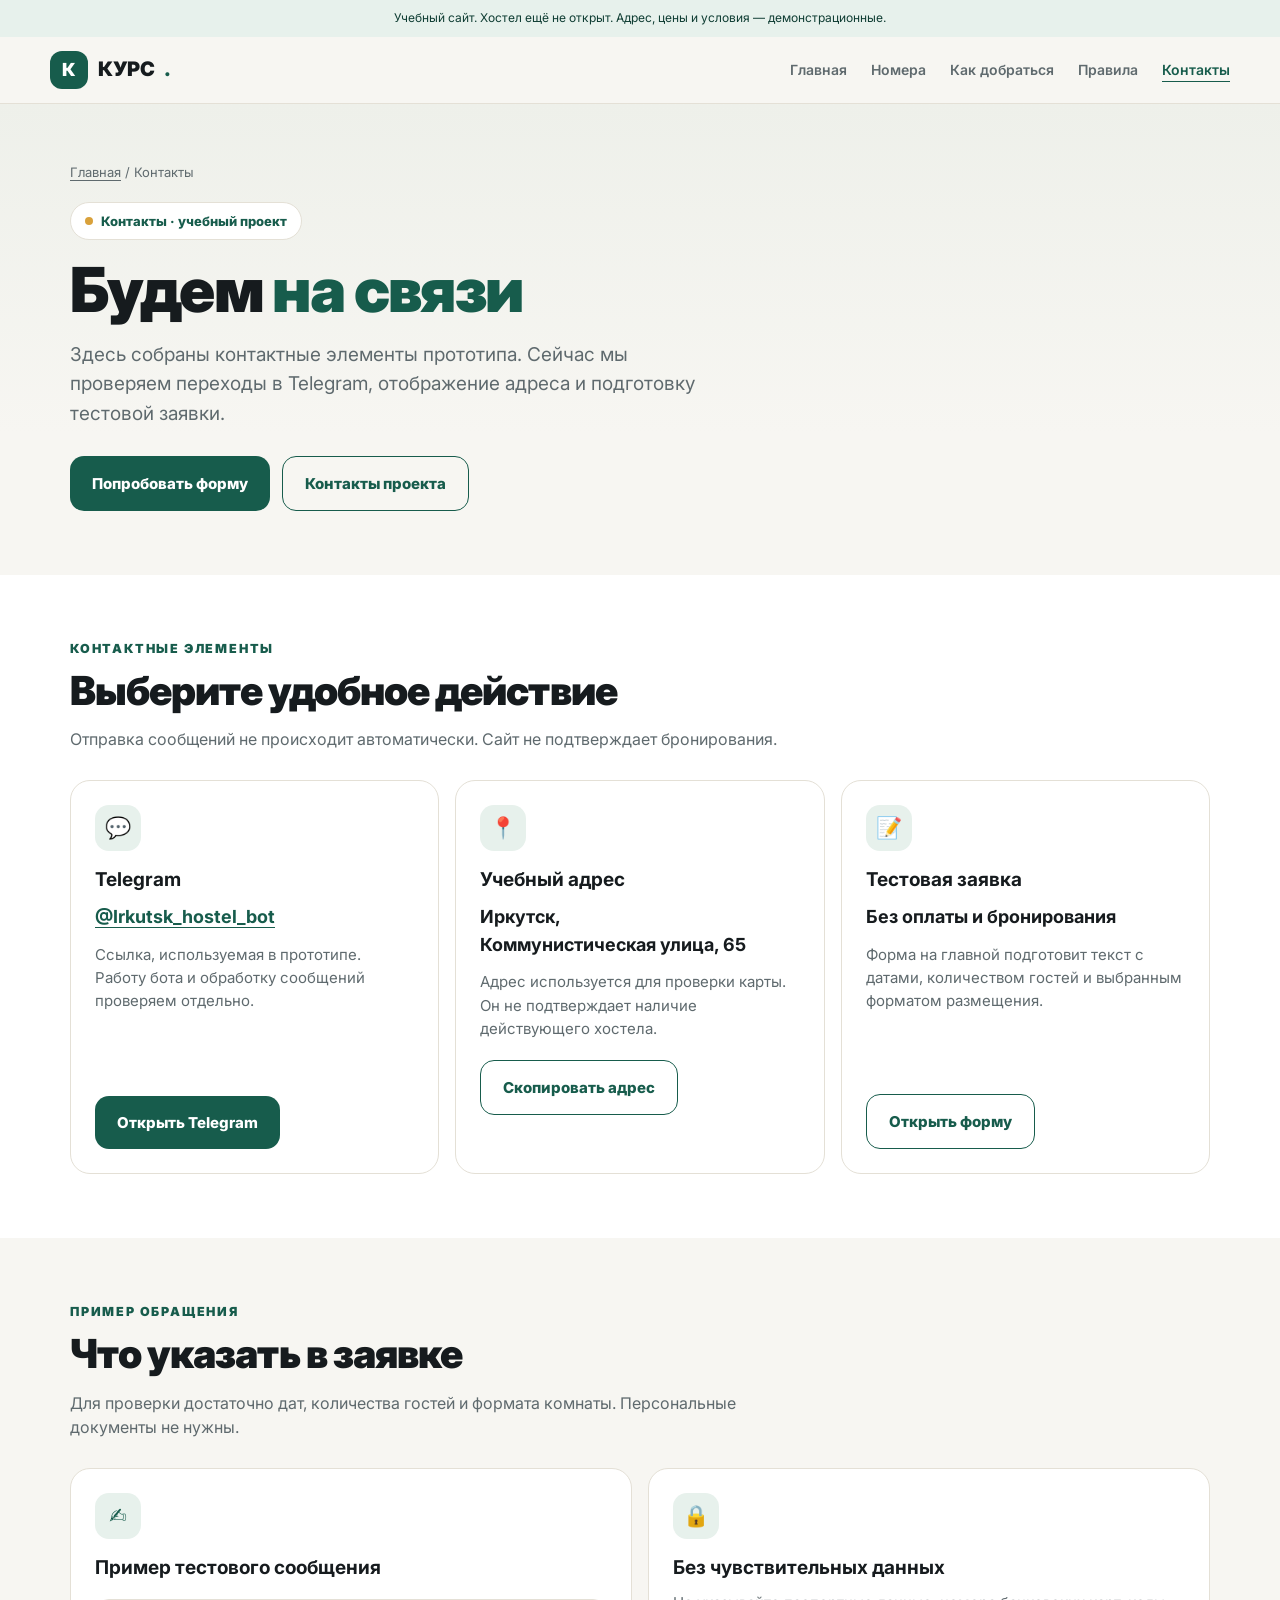
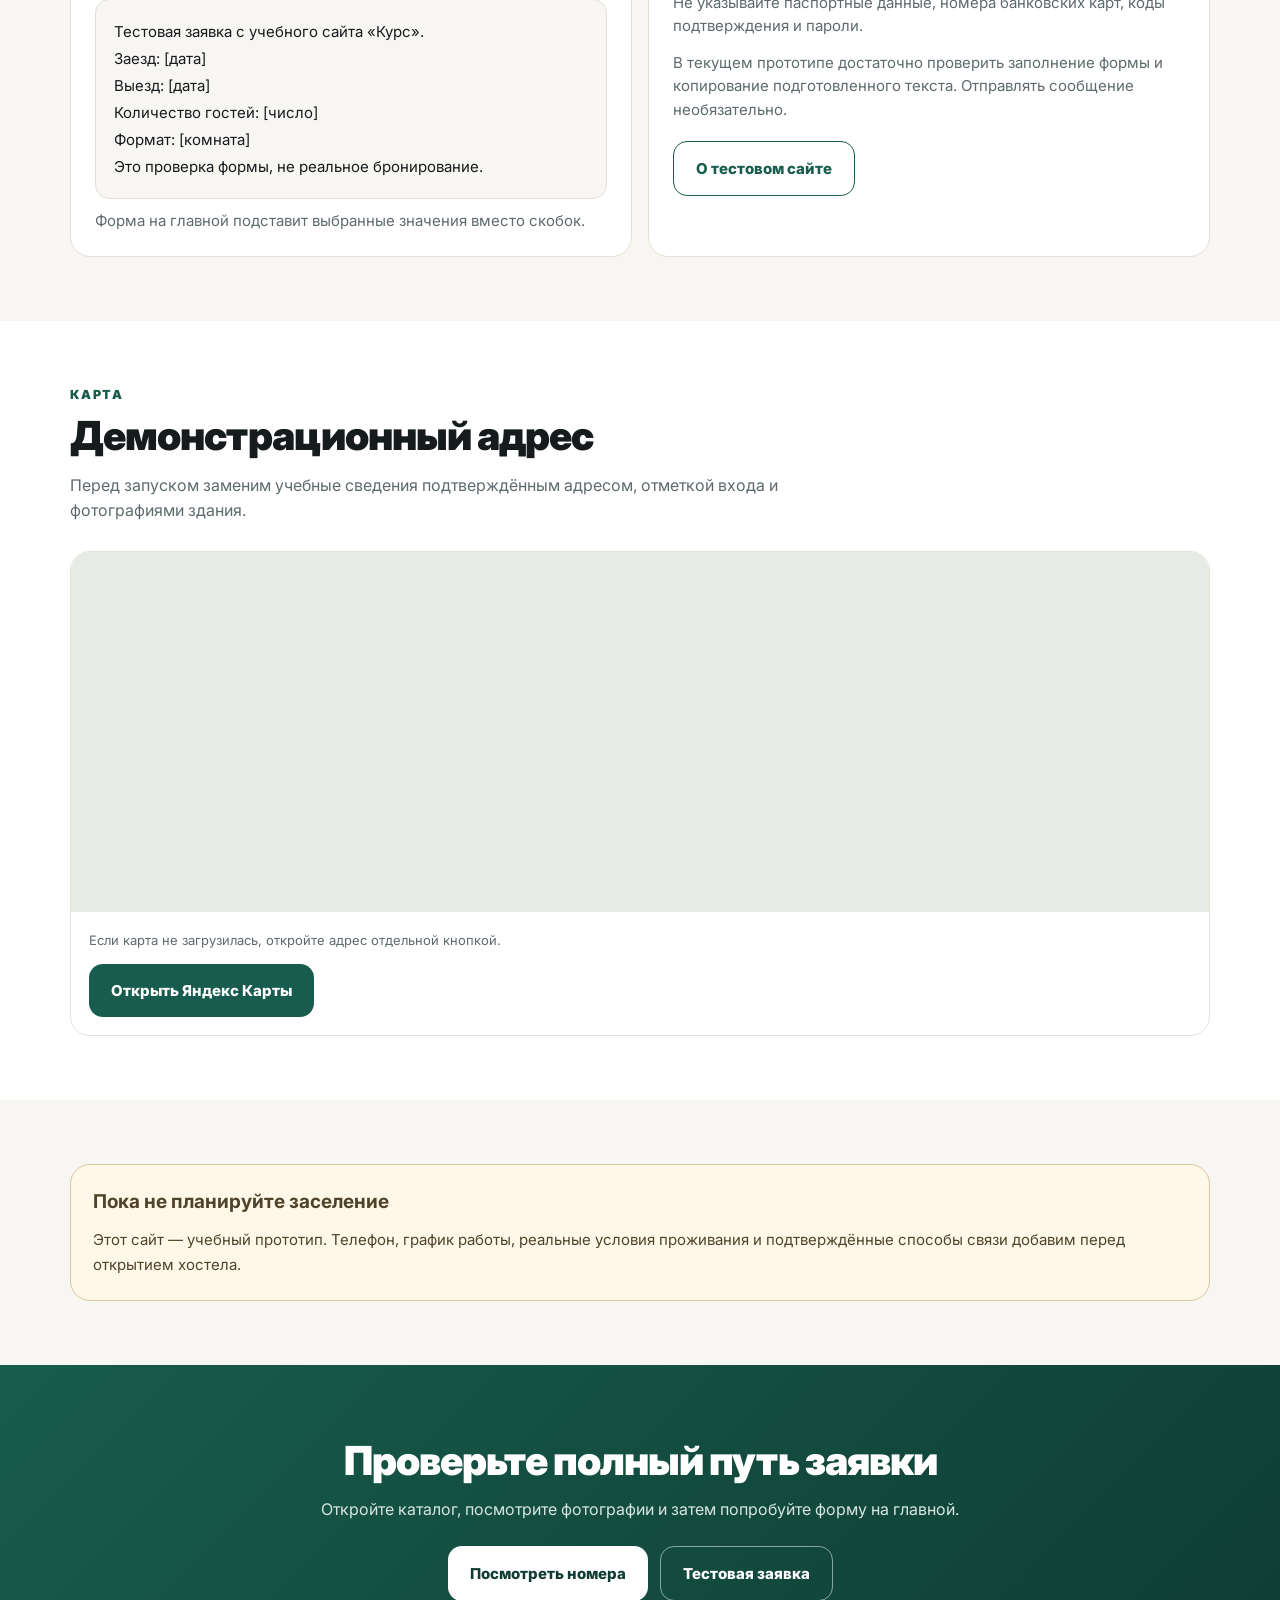
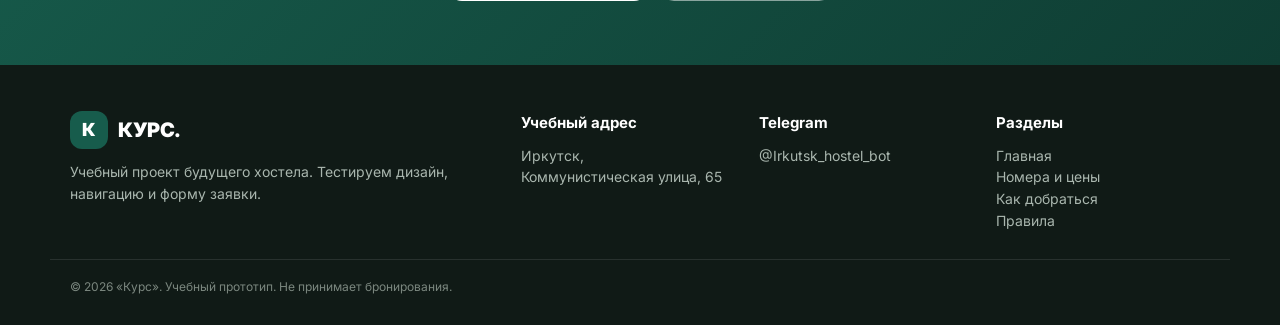
==== commit 565d48f5: "Update contact page with new project details" ====
--- a/contacts.html
+++ b/contacts.html
@@ -3,45 +3,239 @@
 <head>
   <meta charset="utf-8">
   <meta name="viewport" content="width=device-width, initial-scale=1">
-  <title>Контакты — хостел «Курс» Иркутск</title>
-  <meta name="description" content="Контакты хостела «Курс» в Иркутске: Telegram, адрес Коммунистическая улица, 65, Октябрьский район.">
+  <meta name="robots" content="noindex, nofollow">
+
+  <title>Контакты — учебный сайт «Курс»</title>
+  <meta
+    name="description"
+    content="Контактная страница учебного проекта «Курс»: Telegram, демонстрационный адрес и переход к тестовой заявке.">
+
   <link rel="stylesheet" href="style.css">
+
+  <style>
+    .test-banner {
+      padding: 9px 20px;
+      background: #e7f1ec;
+      color: #0f3d33;
+      text-align: center;
+      font-size: 12px;
+    }
+
+    .menu a[aria-current="page"] {
+      color: var(--green);
+      text-decoration: underline;
+      text-underline-offset: 6px;
+    }
+
+    .breadcrumbs {
+      margin-bottom: 20px;
+      color: var(--muted);
+      font-size: 13px;
+    }
+
+    .breadcrumbs a {
+      text-decoration: underline;
+      text-underline-offset: 3px;
+    }
+
+    .drawer-panel {
+      overflow-y: auto;
+    }
+
+    .drawer-panel .btn {
+      color: white;
+      background: var(--green);
+    }
+
+    .drawer-panel .btn:hover {
+      color: white;
+      background: var(--green-dark);
+    }
+
+    .drawer-panel a[aria-current="page"] {
+      background: var(--green-soft);
+      color: var(--green);
+    }
+
+    .grid > * {
+      min-width: 0;
+    }
+
+    .contact-card {
+      display: flex;
+      flex-direction: column;
+      align-items: flex-start;
+    }
+
+    .contact-card .contact-action {
+      margin-top: auto;
+      padding-top: 20px;
+    }
+
+    .contact-value {
+      margin-bottom: 12px;
+      font-size: 18px;
+      font-weight: 700;
+      overflow-wrap: anywhere;
+    }
+
+    .contact-value a {
+      color: var(--green);
+      text-decoration: underline;
+      text-underline-offset: 4px;
+    }
+
+    .address-text {
+      font-style: normal;
+    }
+
+    .status {
+      min-height: 22px;
+      margin-top: 12px;
+      color: var(--green);
+      font-size: 13px;
+    }
+
+    .map-frame {
+      display: block;
+      width: 100%;
+      height: 360px;
+      border: 0;
+      background: #e7ebe5;
+    }
+
+    .map-actions {
+      padding: 18px;
+      background: white;
+    }
+
+    .map-actions p {
+      margin-bottom: 14px;
+      color: var(--muted);
+      font-size: 13px;
+    }
+
+    .message-example {
+      margin-top: 16px;
+      padding: 18px;
+      border: 1px solid var(--line);
+      border-radius: 14px;
+      background: var(--bg);
+      color: var(--ink);
+      font-size: 15px;
+      line-height: 1.8;
+      white-space: pre-line;
+    }
+
+    .notice {
+      padding: 22px;
+      border: 1px solid #d9c89f;
+      border-radius: var(--radius);
+      background: #fff8e9;
+      color: #51432a;
+    }
+
+    .notice h3 {
+      margin-bottom: 10px;
+      font-size: 19px;
+    }
+
+    .notice p {
+      font-size: 15px;
+      line-height: 1.7;
+    }
+
+    .mobile-bar {
+      padding-bottom: calc(10px + env(safe-area-inset-bottom));
+    }
+
+    body {
+      padding-bottom: calc(84px + env(safe-area-inset-bottom));
+    }
+
+    :focus-visible {
+      outline: 3px solid #d9a13b;
+      outline-offset: 4px;
+    }
+
+    @media (min-width: 860px) {
+      .mobile-bar {
+        display: none;
+      }
+
+      body {
+        padding-bottom: 0;
+      }
+    }
+
+    @media (prefers-reduced-motion: reduce) {
+      html {
+        scroll-behavior: auto;
+      }
+    }
+  </style>
 </head>
+
 <body>
+
+<div class="test-banner">
+  Учебный сайт. Хостел ещё не открыт.
+  Адрес, цены и условия — демонстрационные.
+</div>
 
 <header>
   <div class="container nav">
-    <a class="brand" href="index.html">
-      <div class="brand-mark">К</div>
+    <a class="brand" href="index.html" aria-label="Курс — главная">
+      <span class="brand-mark" style="color: white;">К</span>
       КУРС<span>.</span>
     </a>
 
-    <nav class="menu">
+    <nav class="menu" aria-label="Основная навигация">
+      <a href="index.html">Главная</a>
       <a href="rooms.html">Номера</a>
       <a href="directions.html">Как добраться</a>
       <a href="rules.html">Правила</a>
-      <a href="contacts.html">Контакты</a>
+      <a href="contacts.html" aria-current="page">Контакты</a>
     </nav>
 
-    <button class="burger" onclick="document.getElementById('drawer').classList.add('open')" aria-label="Меню">
+    <button
+      class="burger"
+      id="open-menu"
+      type="button"
+      aria-label="Открыть меню"
+      aria-controls="mobile-menu"
+      aria-expanded="false">
       <span></span>
     </button>
   </div>
 </header>
 
-<div class="drawer" id="drawer">
-  <div class="drawer-bg" onclick="document.getElementById('drawer').classList.remove('open')"></div>
-
-  <div class="drawer-panel">
-    <button class="drawer-close" onclick="document.getElementById('drawer').classList.remove('open')">×</button>
+<div class="drawer" id="mobile-menu" hidden>
+  <div class="drawer-bg" id="menu-backdrop"></div>
+
+  <div
+    class="drawer-panel"
+    role="dialog"
+    aria-modal="true"
+    aria-label="Навигация по сайту">
+
+    <button
+      class="drawer-close"
+      id="close-menu"
+      type="button"
+      aria-label="Закрыть меню">
+      ×
+    </button>
 
     <a href="index.html">Главная</a>
     <a href="rooms.html">Номера и цены</a>
     <a href="directions.html">Как добраться</a>
     <a href="rules.html">Правила и FAQ</a>
-    <a href="contacts.html">Контакты</a>
-
-    <a class="btn" href="https://t.me/Irkutsk_hostel_bot">Забронировать</a>
+    <a href="contacts.html" aria-current="page">Контакты</a>
+
+    <a class="btn" href="index.html#booking">
+      Тестовая заявка
+    </a>
   </div>
 </div>
 
@@ -49,22 +243,132 @@
 
   <section class="hero">
     <div class="container">
+
+      <nav class="breadcrumbs" aria-label="Хлебные крошки">
+        <a href="index.html">Главная</a>
+        <span aria-hidden="true"> / </span>
+        <span>Контакты</span>
+      </nav>
+
       <div class="eyebrow">
         <span class="dot"></span>
-        Хостел «Курс»
-      </div>
-
-      <h1>Контакты</h1>
+        Контакты · учебный проект
+      </div>
+
+      <h1>Будем <em>на связи</em></h1>
 
       <p class="lead">
-        Напишите в Telegram — подскажем свободные даты, цены,
-        маршрут и детали заселения.
+        Здесь собраны контактные элементы прототипа.
+        Сейчас мы проверяем переходы в Telegram,
+        отображение адреса и подготовку тестовой заявки.
       </p>
 
       <div class="hero-actions">
-        <a class="btn" href="https://t.me/Irkutsk_hostel_bot">
-          Написать в Telegram
+        <a class="btn" href="index.html#booking">
+          Попробовать форму
         </a>
+
+        <a class="btn ghost" href="#contact-options">
+          Контакты проекта
+        </a>
+      </div>
+    </div>
+  </section>
+
+  <section id="contact-options" style="background: white;">
+    <div class="container">
+      <div class="section-head">
+        <div class="kicker">Контактные элементы</div>
+        <h2>Выберите удобное действие</h2>
+
+        <p class="sub">
+          Отправка сообщений не происходит автоматически.
+          Сайт не подтверждает бронирования.
+        </p>
+      </div>
+
+      <div class="grid three">
+
+        <div class="card contact-card">
+          <div class="icon" aria-hidden="true">💬</div>
+          <h3>Telegram</h3>
+
+          <div class="contact-value">
+            <a
+              href="https://t.me/Irkutsk_hostel_bot"
+              target="_blank"
+              rel="noopener noreferrer">
+              @Irkutsk_hostel_bot
+            </a>
+          </div>
+
+          <p>
+            Ссылка, используемая в прототипе.
+            Работу бота и обработку сообщений
+            проверяем отдельно.
+          </p>
+
+          <div class="contact-action">
+            <a
+              class="btn"
+              href="https://t.me/Irkutsk_hostel_bot"
+              target="_blank"
+              rel="noopener noreferrer">
+              Открыть Telegram
+            </a>
+          </div>
+        </div>
+
+        <div class="card contact-card">
+          <div class="icon" aria-hidden="true">📍</div>
+          <h3>Учебный адрес</h3>
+
+          <address
+            class="contact-value address-text"
+            id="address">
+            Иркутск,<br>
+            Коммунистическая улица, 65
+          </address>
+
+          <p>
+            Адрес используется для проверки карты.
+            Он не подтверждает наличие
+            действующего хостела.
+          </p>
+
+          <div class="contact-action">
+            <button
+              class="btn ghost"
+              id="copy-address"
+              type="button">
+              Скопировать адрес
+            </button>
+
+            <p class="status" id="copy-status" role="status"></p>
+          </div>
+        </div>
+
+        <div class="card contact-card">
+          <div class="icon" aria-hidden="true">📝</div>
+          <h3>Тестовая заявка</h3>
+
+          <div class="contact-value">
+            Без оплаты и бронирования
+          </div>
+
+          <p>
+            Форма на главной подготовит текст
+            с датами, количеством гостей
+            и выбранным форматом размещения.
+          </p>
+
+          <div class="contact-action">
+            <a class="btn ghost" href="index.html#booking">
+              Открыть форму
+            </a>
+          </div>
+        </div>
+
       </div>
     </div>
   </section>
@@ -72,103 +376,138 @@
   <section>
     <div class="container">
       <div class="section-head">
-        <div class="kicker">Связь</div>
-        <h2>Как с нами связаться</h2>
-      </div>
-
-      <div class="grid three">
+        <div class="kicker">Пример обращения</div>
+        <h2>Что указать в заявке</h2>
+
+        <p class="sub">
+          Для проверки достаточно дат,
+          количества гостей и формата комнаты.
+          Персональные документы не нужны.
+        </p>
+      </div>
+
+      <div class="grid two">
+
         <div class="card">
-          <div class="icon">✈️</div>
-          <h3>Telegram</h3>
-          <p>
-            <a href="https://t.me/Irkutsk_hostel_bot">@Irkutsk_hostel_bot</a>
-          </p>
-          <p>
-            Быстрее всего: бронирование, свободные даты,
-            вопросы по заселению.
+          <div class="icon" aria-hidden="true">✍️</div>
+          <h3>Пример тестового сообщения</h3>
+
+          <div class="message-example">Тестовая заявка с учебного сайта «Курс».
+Заезд: [дата]
+Выезд: [дата]
+Количество гостей: [число]
+Формат: [комната]
+Это проверка формы, не реальное бронирование.</div>
+
+          <p class="note">
+            Форма на главной подставит
+            выбранные значения вместо скобок.
           </p>
         </div>
 
         <div class="card">
-          <div class="icon">📍</div>
-          <h3>Адрес</h3>
+          <div class="icon" aria-hidden="true">🔒</div>
+          <h3>Без чувствительных данных</h3>
+
           <p>
-            Иркутск,<br>
-            Коммунистическая улица, 65<br>
-            Октябрьский район
+            Не указывайте паспортные данные,
+            номера банковских карт,
+            коды подтверждения и пароли.
           </p>
+
+          <p style="margin-top: 14px;">
+            В текущем прототипе достаточно
+            проверить заполнение формы
+            и копирование подготовленного текста.
+            Отправлять сообщение необязательно.
+          </p>
+
+          <a
+            class="btn ghost"
+            href="rules.html"
+            style="margin-top: 20px;">
+            О тестовом сайте
+          </a>
         </div>
 
-        <div class="card">
-          <div class="icon">🕘</div>
-          <h3>Приём заявок</h3>
-          <p>
-            Пишите в Telegram в любое время.
-            Ответим, как только увидим сообщение.
-          </p>
-        </div>
       </div>
     </div>
   </section>
 
-  <section style="background: #fff;">
-    <div class="container">
-      <div class="section-head">
-        <div class="kicker">Перед приездом</div>
-        <h2>Что написать в Telegram</h2>
-        <p class="sub">Чтобы мы быстро подобрали вариант, напишите коротко:</p>
-      </div>
-
-      <div class="grid two">
-        <div class="card">
-          <div class="icon">📝</div>
-          <h3>Основное</h3>
-          <p>
-            Даты заезда и выезда, количество гостей,
-            удобный формат комнаты и время прибытия.
-          </p>
-        </div>
-
-        <div class="card">
-          <div class="icon">🚗</div>
-          <h3>Если на машине</h3>
-          <p>
-            Напишите, что едете на автомобиле —
-            подскажем про парковку и заезд.
-          </p>
-        </div>
-      </div>
-    </div>
-  </section>
-
-  <section>
+  <section style="background: white;" id="location">
     <div class="container">
       <div class="section-head">
         <div class="kicker">Карта</div>
-        <h2>Мы на карте</h2>
+        <h2>Демонстрационный адрес</h2>
+
+        <p class="sub">
+          Перед запуском заменим учебные сведения
+          подтверждённым адресом, отметкой входа
+          и фотографиями здания.
+        </p>
       </div>
 
       <div class="card map-card">
         <iframe
-          src="https://yandex.ru/map-widget/v1/?text=%D0%98%D1%80%D0%BA%D1%83%D1%82%D1%81%D0%BA%2C%20%D0%9A%D0%BE%D0%BC%D0%BC%D1%83%D0%BD%D0%B8%D1%81%D1%82%D0%B8%D1%87%D0%B5%D1%81%D0%BA%D0%B0%D1%8F%20%D1%83%D0%BB%D0%B8%D1%86%D0%B0%2C%2065&z=16"
-          width="100%"
-          height="380"
-          style="border: 0; border-radius: 20px;"
+          class="map-frame"
+          src="https://yandex.ru/map-widget/v1/?text=Иркутск%2C%20Коммунистическая%20улица%2C%2065&amp;z=16"
           loading="lazy"
-          title="Карта: Иркутск, Коммунистическая улица, 65">
+          title="Поиск учебного адреса на Яндекс Картах">
         </iframe>
+
+        <div class="map-actions">
+          <p>
+            Если карта не загрузилась,
+            откройте адрес отдельной кнопкой.
+          </p>
+
+          <a
+            class="btn"
+            href="https://yandex.ru/maps/?text=Иркутск%2C%20Коммунистическая%20улица%2C%2065"
+            target="_blank"
+            rel="noopener noreferrer">
+            Открыть Яндекс Карты
+          </a>
+        </div>
+      </div>
+    </div>
+  </section>
+
+  <section>
+    <div class="container">
+      <div class="notice">
+        <h3>Пока не планируйте заселение</h3>
+        <p>
+          Этот сайт — учебный прототип.
+          Телефон, график работы, реальные условия проживания
+          и подтверждённые способы связи добавим
+          перед открытием хостела.
+        </p>
       </div>
     </div>
   </section>
 
   <section class="cta">
     <div class="container">
-      <h2>Забронируйте место в «Курсе»</h2>
+      <h2>Проверьте полный путь заявки</h2>
+
       <p>
-        Спокойный хостел в Иркутске для командировок, работы,
-        транзита и поездок к Байкалу.
+        Откройте каталог, посмотрите фотографии
+        и затем попробуйте форму на главной.
       </p>
-      <a class="btn" href="https://t.me/Irkutsk_hostel_bot">Написать в Telegram</a>
+
+      <div
+        style="display: flex; flex-wrap: wrap;
+               justify-content: center; gap: 12px;">
+
+        <a class="btn" href="rooms.html">
+          Посмотреть номера
+        </a>
+
+        <a class="btn ghost" href="index.html#booking">
+          Тестовая заявка
+        </a>
+      </div>
     </div>
   </section>
 
@@ -176,31 +515,39 @@
 
 <footer>
   <div class="container footer-grid">
+
     <div>
-      <div class="brand" style="color: #fff; margin-bottom: 12px;">
-        <div class="brand-mark">К</div>
+      <a
+        class="brand"
+        href="index.html"
+        style="color: white; margin-bottom: 12px;">
+
+        <span class="brand-mark" style="color: white;">К</span>
         КУРС.
-      </div>
+      </a>
+
       <p>
-        Спокойный хостел в Иркутске для командировок, работы,
-        транзита и поездок к Байкалу.
+        Учебный проект будущего хостела.
+        Тестируем дизайн, навигацию и форму заявки.
       </p>
     </div>
 
     <div>
-      <h4>Адрес</h4>
+      <h4>Учебный адрес</h4>
       <p>
         Иркутск,<br>
-        Коммунистическая улица, 65<br>
-        Октябрьский район
+        Коммунистическая улица, 65
       </p>
     </div>
 
     <div>
-      <h4>Связь</h4>
-      <p>
-        <a href="https://t.me/Irkutsk_hostel_bot">Telegram: @Irkutsk_hostel_bot</a>
-      </p>
+      <h4>Telegram</h4>
+
+      <a
+        href="https://t.me/Irkutsk_hostel_bot"
+        style="overflow-wrap: anywhere;">
+        @Irkutsk_hostel_bot
+      </a>
     </div>
 
     <div>
@@ -208,20 +555,110 @@
       <p>
         <a href="index.html">Главная</a><br>
         <a href="rooms.html">Номера и цены</a><br>
-        <a href="rules.html">Правила и FAQ</a>
+        <a href="directions.html">Как добраться</a><br>
+        <a href="rules.html">Правила</a>
       </p>
     </div>
+
   </div>
 
   <div class="container copyright">
-    © 2026 Хостел «Курс». Тестовый сайт.
+    © 2026 «Курс». Учебный прототип. Не принимает бронирования.
   </div>
 </footer>
 
 <div class="mobile-bar">
-  <a class="btn ghost" href="https://t.me/Irkutsk_hostel_bot">Telegram</a>
-  <a class="btn" href="https://t.me/Irkutsk_hostel_bot">Забронировать</a>
+  <a class="btn ghost" href="#contact-options">Контакты</a>
+  <a class="btn" href="index.html#booking">Тестовая заявка</a>
 </div>
+
+<script>
+  const drawer = document.getElementById('mobile-menu');
+  const openMenuButton = document.getElementById('open-menu');
+  const closeMenuButton = document.getElementById('close-menu');
+  const backdrop = document.getElementById('menu-backdrop');
+
+  function openMenu() {
+    drawer.hidden = false;
+    drawer.classList.add('open');
+    openMenuButton.setAttribute('aria-expanded', 'true');
+    document.body.style.overflow = 'hidden';
+    closeMenuButton.focus();
+  }
+
+  function closeMenu() {
+    drawer.classList.remove('open');
+    drawer.hidden = true;
+    openMenuButton.setAttribute('aria-expanded', 'false');
+    document.body.style.overflow = '';
+    openMenuButton.focus();
+  }
+
+  openMenuButton.addEventListener('click', openMenu);
+  closeMenuButton.addEventListener('click', closeMenu);
+  backdrop.addEventListener('click', closeMenu);
+
+  drawer.querySelectorAll('a').forEach(link => {
+    link.addEventListener('click', closeMenu);
+  });
+
+  document.addEventListener('keydown', event => {
+    if (!drawer.classList.contains('open')) return;
+
+    if (event.key === 'Escape') {
+      closeMenu();
+    }
+
+    if (event.key === 'Tab') {
+      const items = drawer.querySelectorAll('button, a[href]');
+      const first = items[0];
+      const last = items[items.length - 1];
+
+      if (event.shiftKey && document.activeElement === first) {
+        event.preventDefault();
+        last.focus();
+      } else if (
+        !event.shiftKey &&
+        document.activeElement === last
+      ) {
+        event.preventDefault();
+        first.focus();
+      }
+    }
+  });
+
+  window.addEventListener('resize', () => {
+    if (
+      window.innerWidth >= 860 &&
+      drawer.classList.contains('open')
+    ) {
+      closeMenu();
+    }
+  });
+
+  const copyAddressButton = document.getElementById('copy-address');
+  const copyStatus = document.getElementById('copy-status');
+  const address = document.getElementById('address');
+
+  copyAddressButton.addEventListener('click', async () => {
+    const text = 'Иркутск, Коммунистическая улица, 65';
+
+    try {
+      await navigator.clipboard.writeText(text);
+      copyStatus.textContent = 'Адрес скопирован.';
+    } catch (error) {
+      const selection = window.getSelection();
+      const range = document.createRange();
+
+      range.selectNodeContents(address);
+      selection.removeAllRanges();
+      selection.addRange(range);
+
+      copyStatus.textContent =
+        'Адрес выделен. Скопируйте его через меню телефона.';
+    }
+  });
+</script>
 
 </body>
 </html>
